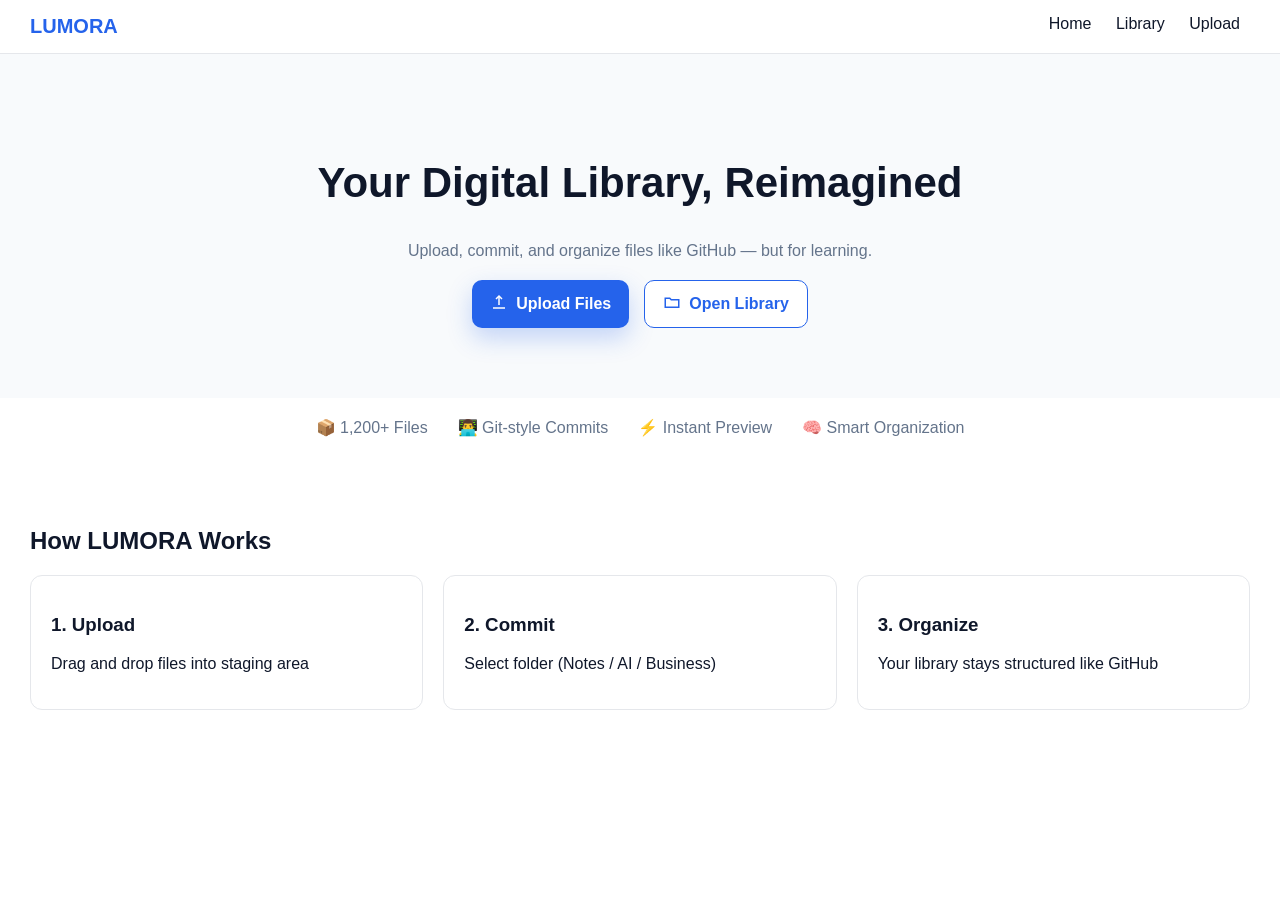
==== index.html @ 8d5774ba "Add files via upload" ====
<!DOCTYPE html>
<html>
<head>
<title>LUMORA</title>
<link rel="stylesheet" href="style.css">
</head>

<body>

<header class="nav">
  <div class="logo">LUMORA</div>

  <nav>
    <a href="index.html">Home</a>
    <a href="library.html">Library</a>
    <a href="upload.html">Upload</a>
  </nav>
</header>

<!-- HERO -->
<section class="hero">
  <h1>Your Digital Library, Reimagined</h1>
  <p>Upload, commit, and organize files like GitHub — but for learning.</p>

  <div class="cta">
    <a class="btn primary" href="upload.html">
      <span id="icon-upload"></span>
      Upload Files
    </a>

    <a class="btn secondary" href="library.html">
      <span id="icon-folder"></span>
      Open Library
    </a>
  </div>
</section>

<!-- STATS -->
<section class="stats">
  <div>📦 1,200+ Files</div>
  <div>👨‍💻 Git-style Commits</div>
  <div>⚡ Instant Preview</div>
  <div>🧠 Smart Organization</div>
</section>

<!-- HOW IT WORKS -->
<section class="section">
  <h2>How LUMORA Works</h2>

  <div class="steps">

    <div class="step">
      <div class="icon"></div>
      <h3>1. Upload</h3>
      <p>Drag and drop files into staging area</p>
    </div>

    <div class="step">
      <h3>2. Commit</h3>
      <p>Select folder (Notes / AI / Business)</p>
    </div>

    <div class="step">
      <h3>3. Organize</h3>
      <p>Your library stays structured like GitHub</p>
    </div>

  </div>
</section>

<script src="script.js"></script>
<script>
document.addEventListener("DOMContentLoaded", () => {
  setupUpload();
  renderStaging();
});
</script>
---- style.css ----
body {
margin:0;
font-family: Arial;
background:#ffffff;
color:#0f172a;
}

/* NAV */
.nav {
display:flex;
justify-content:space-between;
padding:15px 30px;
border-bottom:1px solid #e5e7eb;
}

.logo {
color:#2563eb;
font-weight:bold;
font-size:20px;
}

nav a {
margin:0 10px;
text-decoration:none;
color:#0f172a;
}

/* HERO */
.hero {
text-align:center;
padding:70px 20px;
background:#f8fafc;
}

.hero h1 {
font-size:42px;
}

.hero p {
color:#64748b;
}

/* SECTION */
.section {
padding:50px 30px;
}

.muted {
color:#64748b;
}

/* BOOK GRID (IMPROVED) */
.book-grid {
display:grid;
grid-template-columns:repeat(auto-fit,minmax(220px,1fr));
gap:20px;
margin-top:20px;
}

.book-card {
padding:20px;
border-radius:14px;
border:1px solid #e5e7eb;
background:white;
transition:0.25s;
box-shadow:0 5px 15px rgba(0,0,0,0.04);
}

.book-card:hover {
transform:translateY(-6px);
border-color:#2563eb;
box-shadow:0 12px 30px rgba(37,99,235,0.15);
}

/* UPLOAD BOX (UPGRADED) */
.upload-box {
margin-top:20px;
display:flex;
flex-direction:column;
gap:15px;
}

.upload-box input {
padding:10px;
}

.upload-drop {
padding:50px;
border:2px dashed #93c5fd;
border-radius:16px;
text-align:center;
background:#f8fafc;
transition:0.3s;
}

.upload-drop:hover {
background:#eff6ff;
border-color:#2563eb;
}

.upload-drop p {
font-size:18px;
margin:0;
}

.upload-drop span {
color:#64748b;
font-size:14px;
}

/* CTA BUTTONS */

.file-item {
  display:flex;
  justify-content:space-between;
  padding:12px;
  border:1px solid #e5e7eb;
  border-radius:10px;
  margin-top:10px;
  background:white;
}

.folder {
  margin-top:20px;
  padding:15px;
  border:1px solid #e5e7eb;
  border-radius:12px;
  background:#f9fafb;
}

.drop-zone {
  padding:60px;
  border:2px dashed #2563eb;
  border-radius:12px;
  text-align:center;
}

.drop-zone.active {
  background:#eff6ff;
}

button {
  background:#2563eb;
  color:white;
  border:none;
  padding:6px 10px;
  border-radius:6px;
  cursor:pointer;
}

button:hover {
  background:#1d4ed8;
}

/* PRIMARY BLUE BUTTON */
.primary {
background:#2563eb;
color:white;
box-shadow:0 10px 25px rgba(37,99,235,0.25);
}

.primary:hover {
transform:translateY(-3px);
background:#1d4ed8;
}

/* SECONDARY BUTTON */
.secondary {
background:white;
color:#2563eb;
border:2px solid #2563eb;
}

.secondary:hover {
background:#eff6ff;
transform:translateY(-3px);
}

/* MORE INTERESTING FEATURED CARDS */
.highlight {
border-left:4px solid #2563eb;
}

.drop-zone:hover {
background:#eff6ff;
transform:scale(1.01);
}

/* FILE GRID */
.file-grid {
display:grid;
grid-template-columns:repeat(auto-fit,minmax(220px,1fr));
gap:15px;
margin-top:20px;
}

.file-card {
border:1px solid #e5e7eb;
padding:15px;
border-radius:12px;
background:white;
box-shadow:0 5px 15px rgba(0,0,0,0.05);
}

.file-card button {
margin-right:5px;
padding:6px 10px;
border:none;
background:#2563eb;
color:white;
border-radius:6px;
cursor:pointer;
}

/* NOTES */
.note-box {
width:100%;
height:120px;
margin-top:10px;
margin-bottom:20px;
padding:12px;
border-radius:10px;
border:1px solid #e5e7eb;
outline:none;
}


/* BUTTONS */
.file-item button {
margin-left:5px;
padding:6px 10px;
border:none;
background:#2563eb;
color:white;
border-radius:6px;
cursor:pointer;
}

.file-item button:hover {
background:#1d4ed8;
}   

/* MODAL BACKDROP */
.modal {
display:none;
position:fixed;
inset:0;
background:rgba(0,0,0,0.5);
justify-content:center;
align-items:center;
}

/* MODAL BOX */
.modal-box {
background:white;
padding:25px;
border-radius:14px;
width:300px;
text-align:center;
box-shadow:0 20px 40px rgba(0,0,0,0.2);
}

.modal-box button {
display:block;
width:100%;
margin-top:10px;
padding:10px;
border:none;
border-radius:8px;
cursor:pointer;
background:#2563eb;
color:white;
}

.modal-box button:hover {
background:#1d4ed8;
}

.close {
background:#e5e7eb !important;
color:#111 !important;
}

/* CTA BUTTONS */
.cta {
display:flex;
gap:15px;
justify-content:center;
margin-top:20px;
flex-wrap:wrap;
}

.btn {
display:flex;
align-items:center;
gap:8px;
padding:12px 18px;
border-radius:10px;
text-decoration:none;
font-weight:600;
}

.secondary {
border:1px solid #2563eb;
color:#2563eb;
}

/* STATS */
.stats {
display:flex;
justify-content:center;
gap:30px;
padding:20px;
color:#64748b;
}

/* STEPS */
.steps {
display:grid;
grid-template-columns:repeat(auto-fit,minmax(200px,1fr));
gap:20px;
margin-top:20px;
}

.step {
padding:20px;
border:1px solid #e5e7eb;
border-radius:12px;
background:white;
}


/* BUTTONS */

.auth-box {
width:300px;
margin:auto;
padding:20px;
border:1px solid #e5e7eb;
border-radius:12px;
background:white;
}

input {
width:100%;
padding:10px;
margin:5px 0;
border:1px solid #ddd;
border-radius:8px;
}


button:hover {
background:#1d4ed8;
}

/* MODAL */
.modal {
display:none;
position:fixed;
inset:0;
background:rgba(0,0,0,0.4);
justify-content:center;
align-items:center;
}

.modal-box {
background:white;
padding:20px;
border-radius:12px;
width:280px;
text-align:center;
}
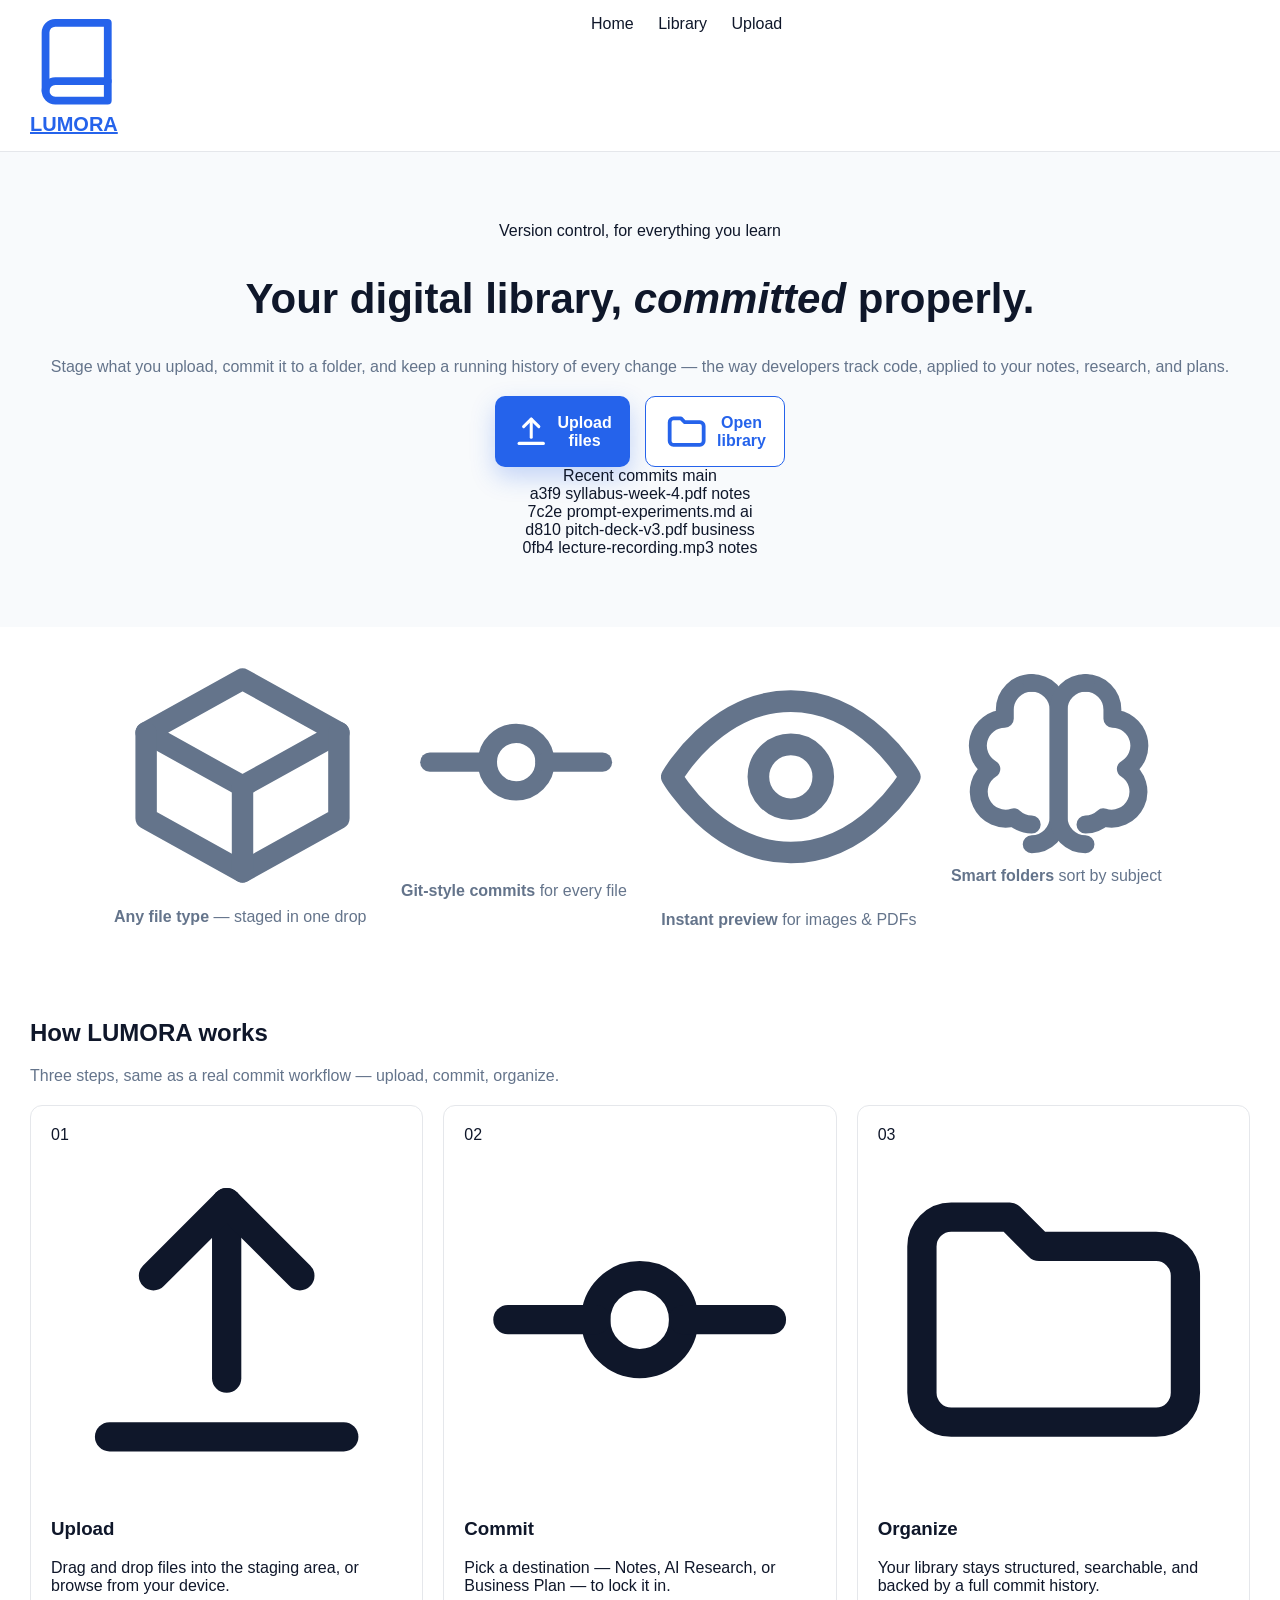
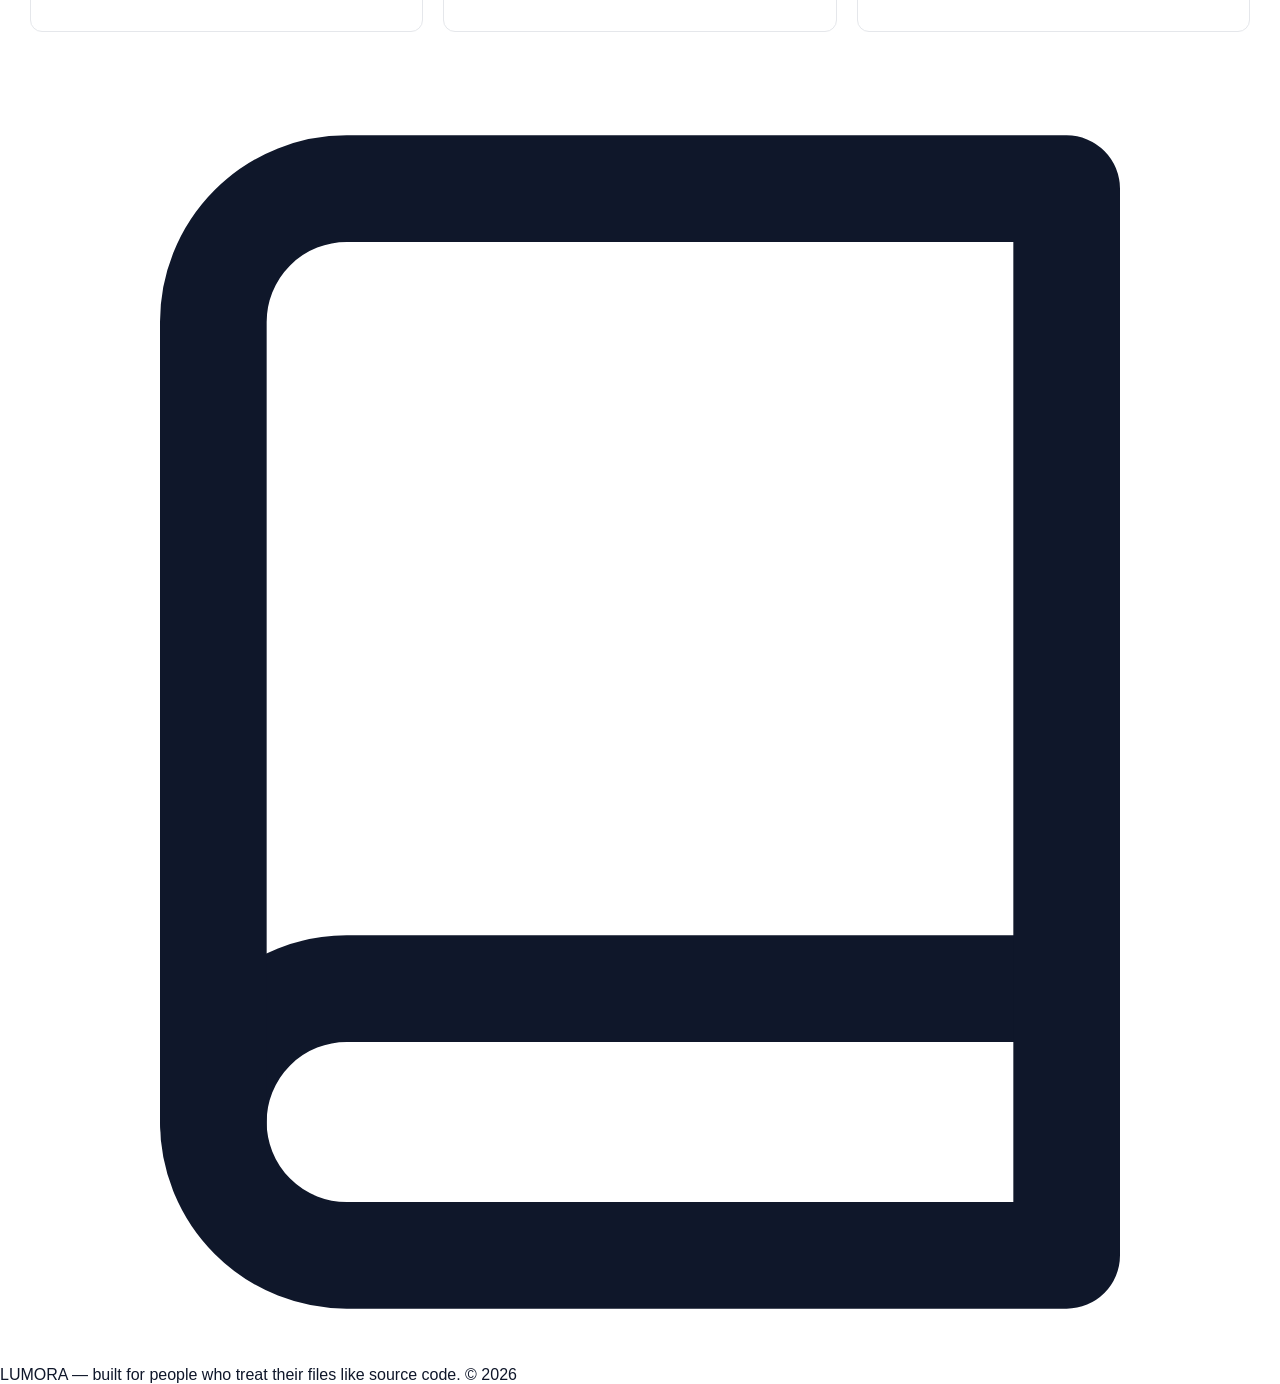
==== commit 7eb11b46: "Revise index.html with new structure and meta tags Updated the HTML structure, added meta tags, and " ====
--- a/index.html
+++ b/index.html
@@ -1,77 +1,136 @@
 <!DOCTYPE html>
-<html>
+<html lang="en">
 <head>
-<title>LUMORA</title>
+<meta charset="UTF-8">
+<meta name="viewport" content="width=device-width, initial-scale=1.0">
+<title>LUMORA — Your library, version controlled</title>
+<link rel="preconnect" href="https://fonts.googleapis.com">
+<link href="https://fonts.googleapis.com/css2?family=Fraunces:ital,opsz,wght@0,9..144,500;0,9..144,600;1,9..144,500&family=Inter:wght@400;500;600;700&family=JetBrains+Mono:wght@400;500;600&display=swap" rel="stylesheet">
 <link rel="stylesheet" href="style.css">
 </head>
 
 <body>
 
 <header class="nav">
-  <div class="logo">LUMORA</div>
+  <a class="logo" href="index.html">
+    <svg class="seal" viewBox="0 0 24 24" fill="none" stroke="currentColor" stroke-width="2" stroke-linecap="round" stroke-linejoin="round"><path d="M4 19.5A2.5 2.5 0 0 1 6.5 17H20"/><path d="M6.5 2H20v20H6.5A2.5 2.5 0 0 1 4 19.5v-15A2.5 2.5 0 0 1 6.5 2z"/></svg>
+    LUMORA
+  </a>
 
-  <nav>
-    <a href="index.html">Home</a>
+  <nav class="nav-links">
+    <a href="index.html" class="active">Home</a>
     <a href="library.html">Library</a>
     <a href="upload.html">Upload</a>
   </nav>
+
+  <div class="nav-account" id="navAccount"></div>
 </header>
 
 <!-- HERO -->
 <section class="hero">
-  <h1>Your Digital Library, Reimagined</h1>
-  <p>Upload, commit, and organize files like GitHub — but for learning.</p>
+  <div class="reveal">
+    <span class="hero-eyebrow">Version control, for everything you learn</span>
+    <h1>Your digital library, <em>committed</em> properly.</h1>
+    <p class="lede">Stage what you upload, commit it to a folder, and keep a running history of every change — the way developers track code, applied to your notes, research, and plans.</p>
 
-  <div class="cta">
-    <a class="btn primary" href="upload.html">
-      <span id="icon-upload"></span>
-      Upload Files
-    </a>
+    <div class="cta">
+      <a class="btn primary" href="upload.html">
+        <svg viewBox="0 0 24 24" fill="none" stroke="currentColor" stroke-width="2" stroke-linecap="round" stroke-linejoin="round"><path d="M12 16V4"/><path d="M7 9l5-5 5 5"/><path d="M4 20h16"/></svg>
+        Upload files
+      </a>
+      <a class="btn secondary" href="library.html">
+        <svg viewBox="0 0 24 24" fill="none" stroke="currentColor" stroke-width="2" stroke-linecap="round" stroke-linejoin="round"><path d="M3 7a2 2 0 0 1 2-2h4l2 2h8a2 2 0 0 1 2 2v8a2 2 0 0 1-2 2H5a2 2 0 0 1-2-2V7z"/></svg>
+        Open library
+      </a>
+    </div>
+  </div>
 
-    <a class="btn secondary" href="library.html">
-      <span id="icon-folder"></span>
-      Open Library
-    </a>
+  <div class="reveal delay-1">
+    <div class="ledger-card">
+      <header>
+        <span>Recent commits</span>
+        <span>main</span>
+      </header>
+      <div class="ledger-row">
+        <span class="hash">a3f9</span>
+        <span class="label">syllabus-week-4.pdf</span>
+        <span class="folder-tag">notes</span>
+      </div>
+      <div class="ledger-row">
+        <span class="hash">7c2e</span>
+        <span class="label">prompt-experiments.md</span>
+        <span class="folder-tag">ai</span>
+      </div>
+      <div class="ledger-row">
+        <span class="hash">d810</span>
+        <span class="label">pitch-deck-v3.pdf</span>
+        <span class="folder-tag">business</span>
+      </div>
+      <div class="ledger-row">
+        <span class="hash">0fb4</span>
+        <span class="label">lecture-recording.mp3</span>
+        <span class="folder-tag">notes</span>
+      </div>
+    </div>
   </div>
 </section>
 
 <!-- STATS -->
 <section class="stats">
-  <div>📦 1,200+ Files</div>
-  <div>👨‍💻 Git-style Commits</div>
-  <div>⚡ Instant Preview</div>
-  <div>🧠 Smart Organization</div>
+  <div class="stat">
+    <svg viewBox="0 0 24 24" fill="none" stroke="currentColor" stroke-width="2" stroke-linecap="round" stroke-linejoin="round"><path d="M21 8l-9-5-9 5 9 5 9-5z"/><path d="M3 8v8l9 5 9-5V8"/><path d="M12 13v8"/></svg>
+    <span><strong>Any file type</strong> — staged in one drop</span>
+  </div>
+  <div class="stat">
+    <svg viewBox="0 0 24 24" fill="none" stroke="currentColor" stroke-width="2" stroke-linecap="round" stroke-linejoin="round"><circle cx="12" cy="12" r="3"/><path d="M3 12h6"/><path d="M15 12h6"/></svg>
+    <span><strong>Git-style commits</strong> for every file</span>
+  </div>
+  <div class="stat">
+    <svg viewBox="0 0 24 24" fill="none" stroke="currentColor" stroke-width="2" stroke-linecap="round" stroke-linejoin="round"><path d="M1 12s4-7 11-7 11 7 11 7-4 7-11 7-11-7-11-7z"/><circle cx="12" cy="12" r="3"/></svg>
+    <span><strong>Instant preview</strong> for images & PDFs</span>
+  </div>
+  <div class="stat">
+    <svg viewBox="0 0 24 24" fill="none" stroke="currentColor" stroke-width="2" stroke-linecap="round" stroke-linejoin="round"><path d="M9 4a3 3 0 0 0-3 3v1a3 3 0 0 0-1.5 5.6A3 3 0 0 0 7 19a3 3 0 0 0 2 .8"/><path d="M15 4a3 3 0 0 1 3 3v1a3 3 0 0 1 1.5 5.6A3 3 0 0 1 17 19a3 3 0 0 1-2 .8"/><path d="M9 4a3 3 0 0 1 3 3v12a3 3 0 0 1-3 3"/><path d="M15 4a3 3 0 0 0-3 3v12a3 3 0 0 0 3 3"/></svg>
+    <span><strong>Smart folders</strong> sort by subject</span>
+  </div>
 </section>
 
 <!-- HOW IT WORKS -->
 <section class="section">
-  <h2>How LUMORA Works</h2>
+  <div class="section-head">
+    <h2>How LUMORA works</h2>
+    <p class="muted">Three steps, same as a real commit workflow — upload, commit, organize.</p>
+  </div>
 
   <div class="steps">
-
     <div class="step">
-      <div class="icon"></div>
-      <h3>1. Upload</h3>
-      <p>Drag and drop files into staging area</p>
+      <span class="step-no">01</span>
+      <svg class="icon" viewBox="0 0 24 24" fill="none" stroke="currentColor" stroke-width="2" stroke-linecap="round" stroke-linejoin="round"><path d="M12 16V4"/><path d="M7 9l5-5 5 5"/><path d="M4 20h16"/></svg>
+      <h3>Upload</h3>
+      <p>Drag and drop files into the staging area, or browse from your device.</p>
     </div>
 
     <div class="step">
-      <h3>2. Commit</h3>
-      <p>Select folder (Notes / AI / Business)</p>
+      <span class="step-no">02</span>
+      <svg class="icon" viewBox="0 0 24 24" fill="none" stroke="currentColor" stroke-width="2" stroke-linecap="round" stroke-linejoin="round"><circle cx="12" cy="12" r="3"/><path d="M3 12h6"/><path d="M15 12h6"/></svg>
+      <h3>Commit</h3>
+      <p>Pick a destination — Notes, AI Research, or Business Plan — to lock it in.</p>
     </div>
 
     <div class="step">
-      <h3>3. Organize</h3>
-      <p>Your library stays structured like GitHub</p>
+      <span class="step-no">03</span>
+      <svg class="icon" viewBox="0 0 24 24" fill="none" stroke="currentColor" stroke-width="2" stroke-linecap="round" stroke-linejoin="round"><path d="M3 7a2 2 0 0 1 2-2h4l2 2h8a2 2 0 0 1 2 2v8a2 2 0 0 1-2 2H5a2 2 0 0 1-2-2V7z"/></svg>
+      <h3>Organize</h3>
+      <p>Your library stays structured, searchable, and backed by a full commit history.</p>
     </div>
-
   </div>
 </section>
 
+<footer>
+  <span><svg class="seal" viewBox="0 0 24 24" fill="none" stroke="currentColor" stroke-width="2" stroke-linecap="round" stroke-linejoin="round"><path d="M4 19.5A2.5 2.5 0 0 1 6.5 17H20"/><path d="M6.5 2H20v20H6.5A2.5 2.5 0 0 1 4 19.5v-15A2.5 2.5 0 0 1 6.5 2z"/></svg>LUMORA — built for people who treat their files like source code.</span>
+  <span>&copy; 2026</span>
+</footer>
+
 <script src="script.js"></script>
-<script>
-document.addEventListener("DOMContentLoaded", () => {
-  setupUpload();
-  renderStaging();
-});
-</script>+</body>
+</html>
